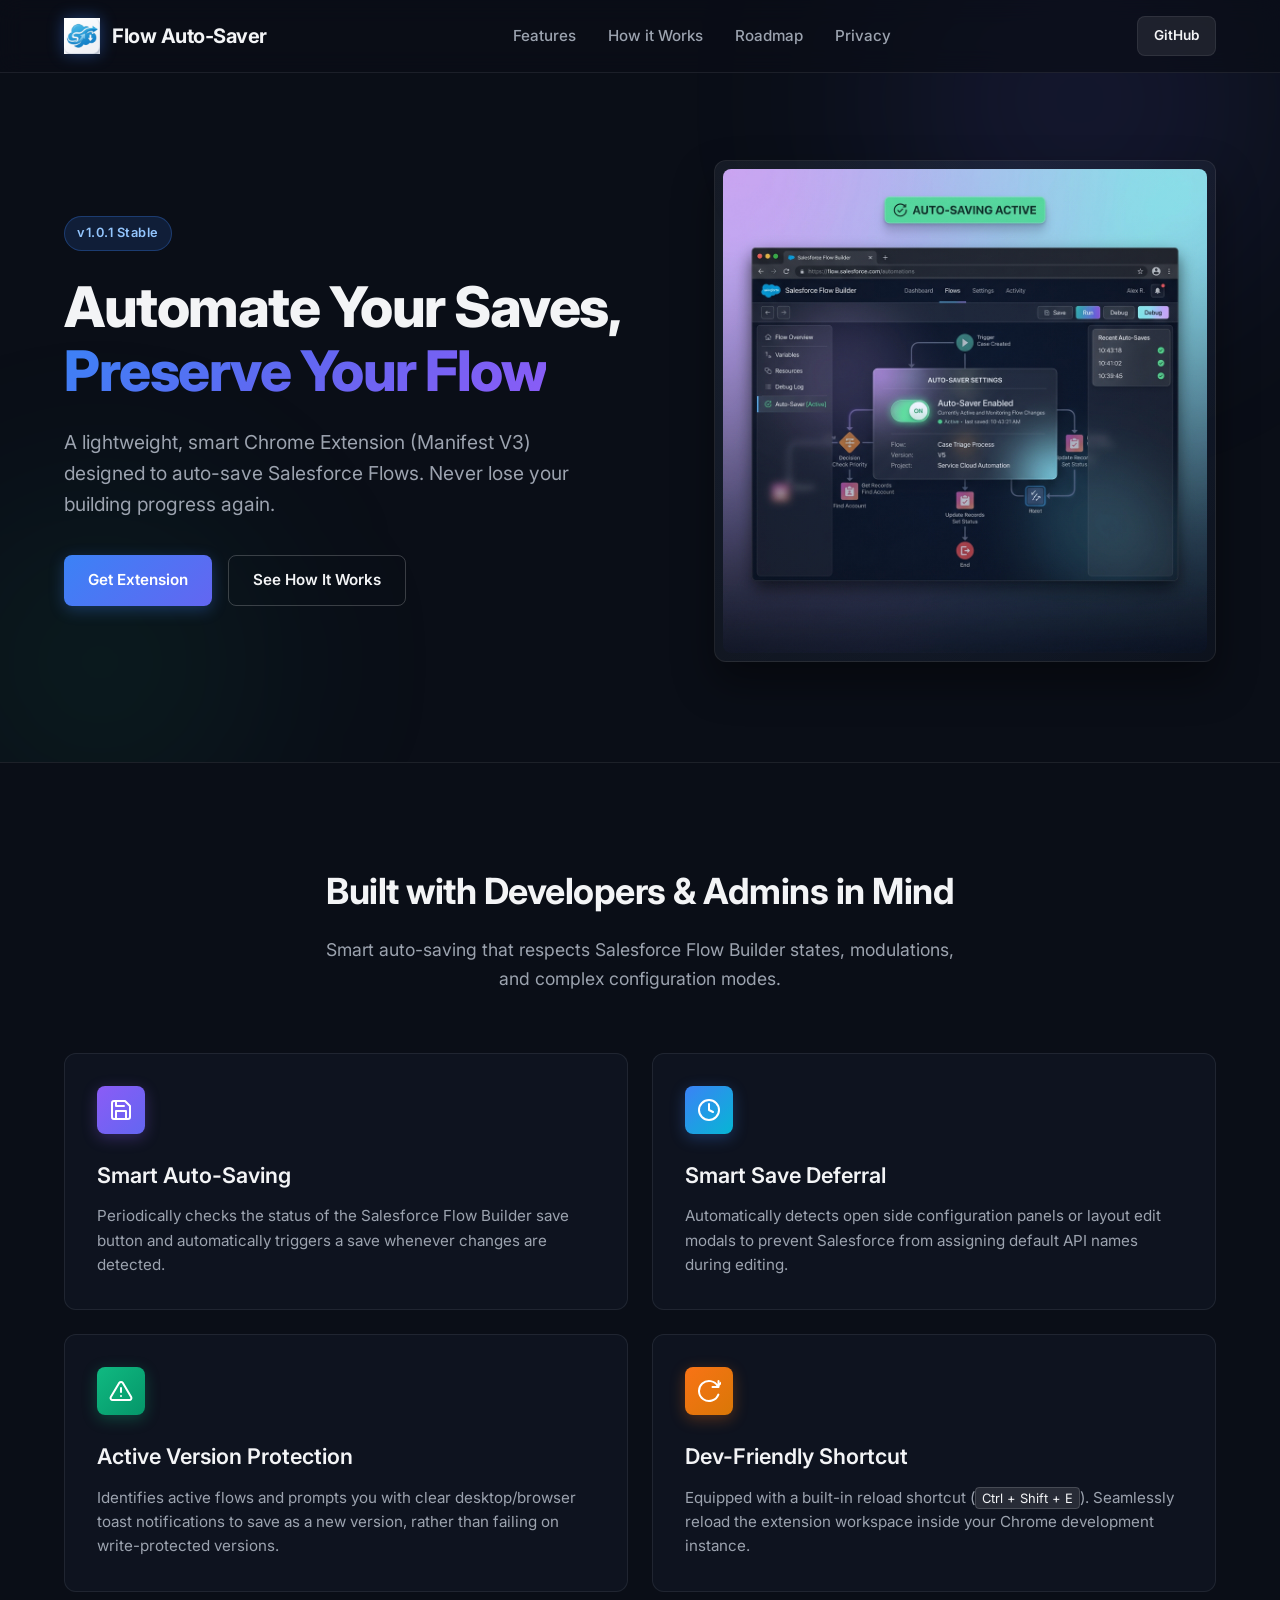
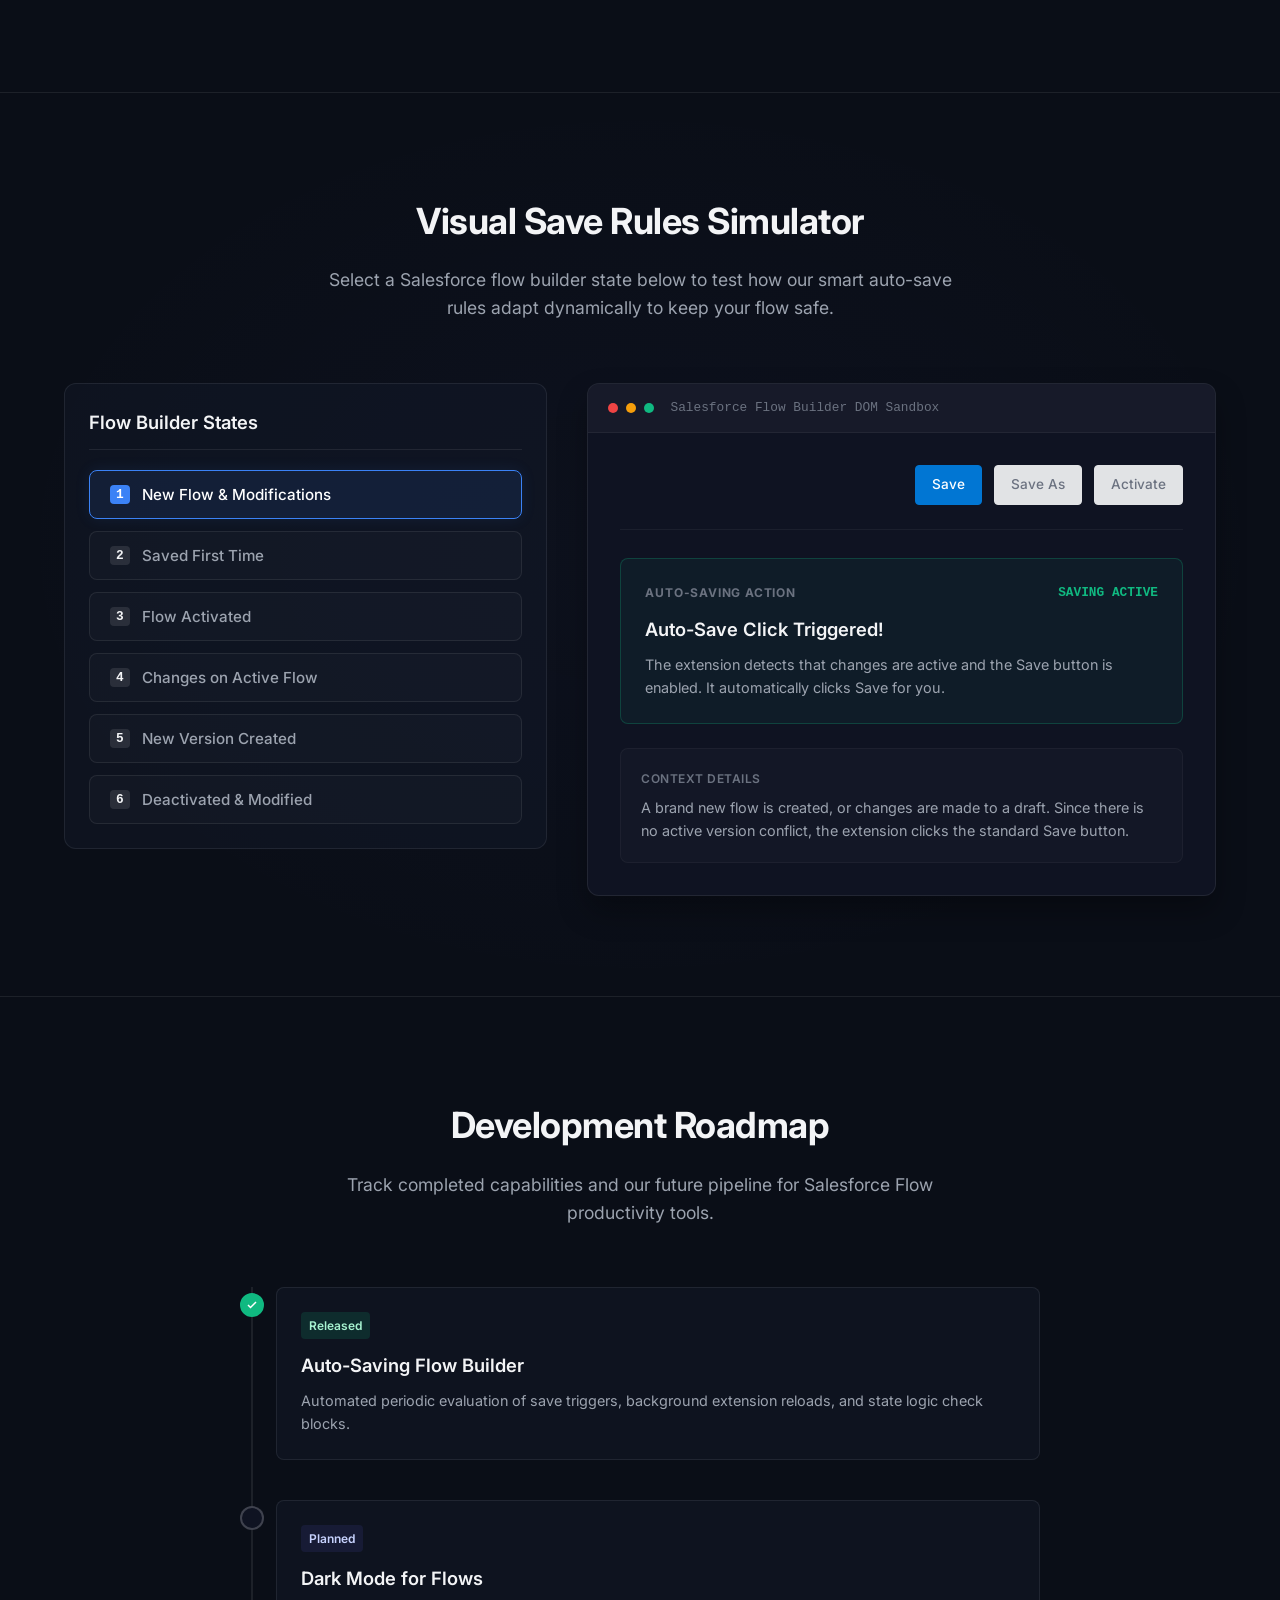
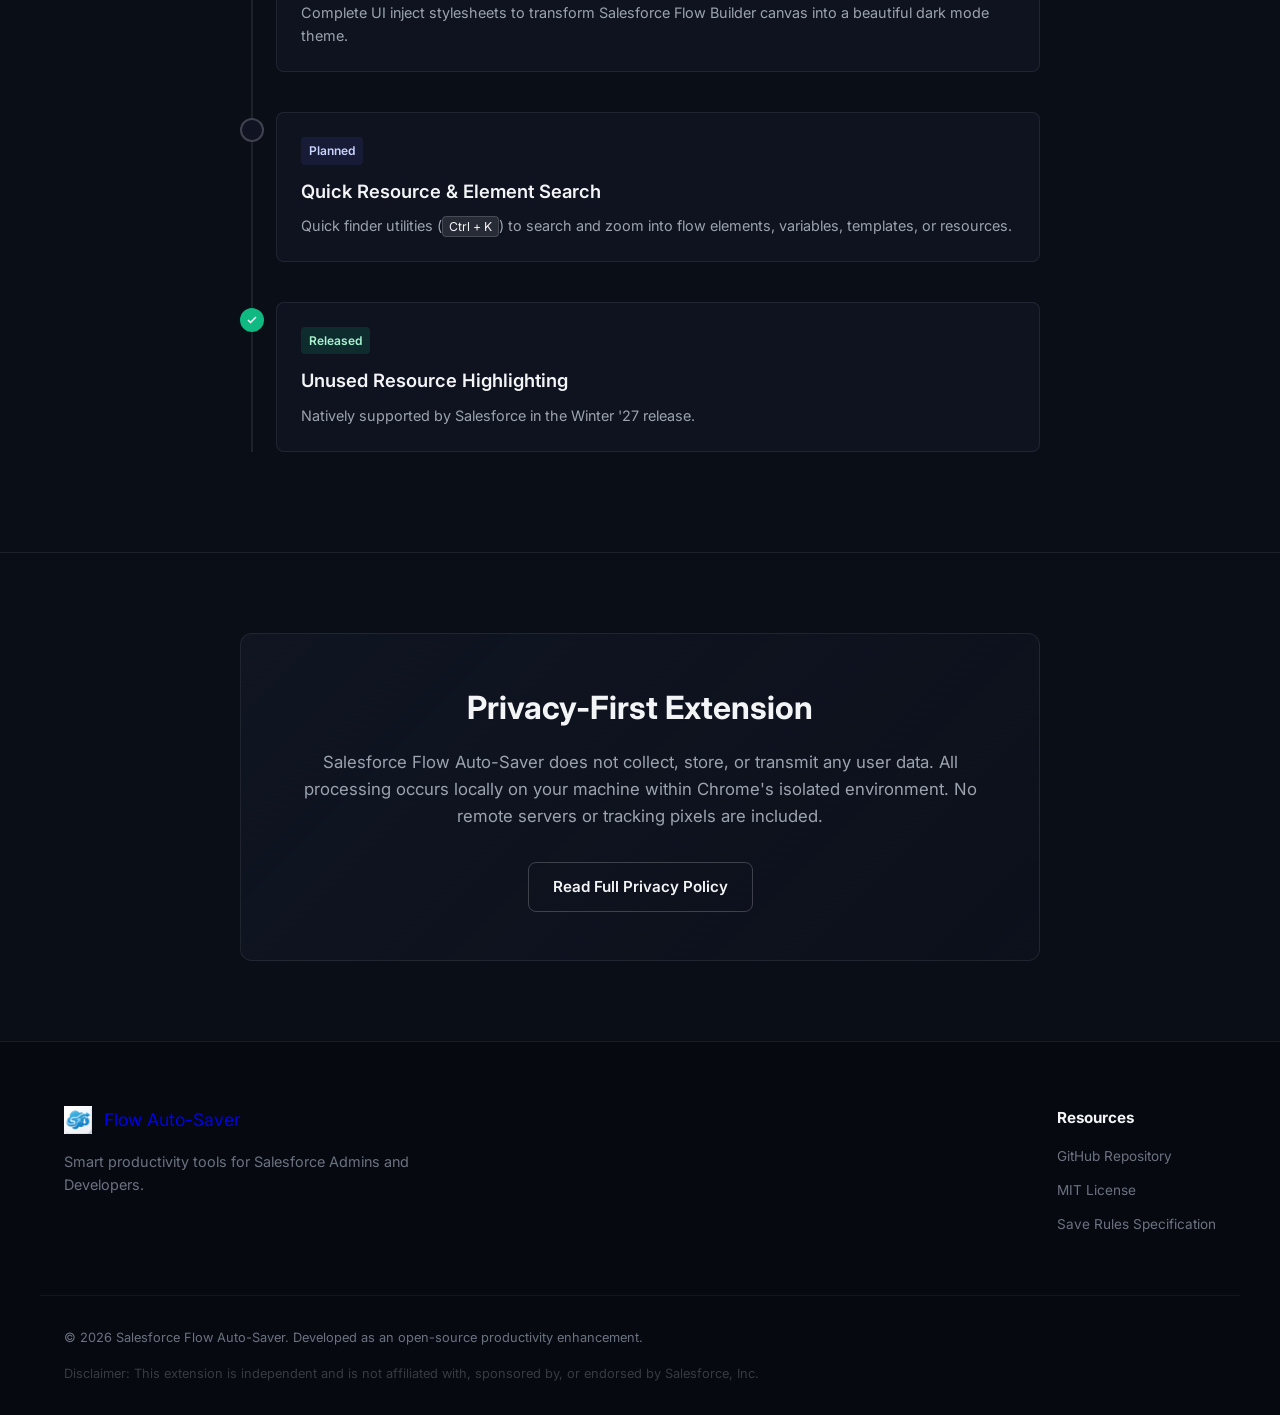
==== docs/index.html @ 4d7cb1c8 "added github page html" ====
<!DOCTYPE html>
<html lang="en">
<head>
    <meta charset="UTF-8">
    <meta name="viewport" content="width=device-width, initial-scale=1.0">
    <title>Salesforce Flow Auto-Saver | Effortless Flow Builder Automation</title>
    
    <!-- SEO Meta Tags -->
    <meta name="description" content="A lightweight Chrome Extension that automatically saves Salesforce Flows as you work. Prevents work loss with smart save rules and editor detection.">
    <meta name="keywords" content="Salesforce Flow Auto-Saver, Salesforce Flow Builder, Salesforce Flow Auto-Save, Chrome Extension, Salesforce Automation, Flow Builder Productivity, Auto Save Salesforce Flows, Salesforce Admin Tools, Salesforce Developer Tools">
    <meta name="author" content="Tejas">
    
    <!-- Open Graph / Facebook -->
    <meta property="og:type" content="website">
    <meta property="og:title" content="Salesforce Flow Auto-Saver | Effortless Flow Builder Automation">
    <meta property="og:description" content="A lightweight Chrome Extension that automatically saves Salesforce Flows as you work. Prevents work loss with smart save rules and editor detection.">
    <meta property="og:image" content="hero.png">
    
    <!-- Twitter -->
    <meta property="twitter:card" content="summary_large_image">
    <meta property="twitter:title" content="Salesforce Flow Auto-Saver | Effortless Flow Builder Automation">
    <meta property="twitter:description" content="A lightweight Chrome Extension that automatically saves Salesforce Flows as you work. Prevents work loss with smart save rules and editor detection.">
    <meta property="twitter:image" content="hero.png">
    
    <!-- Icons & Styling -->
    <link rel="icon" type="image/png" sizes="32x32" href="icons/icon32.png">
    <link rel="icon" type="image/png" sizes="16x16" href="icons/icon16.png">
    <link rel="stylesheet" href="style.css">
    
    <!-- Google Fonts -->
    <link rel="preconnect" href="https://fonts.googleapis.com">
    <link rel="preconnect" href="https://fonts.gstatic.com" crossorigin>
    <link href="https://fonts.googleapis.com/css2?family=Inter:wght@300;400;500;600;700;800&display=swap" rel="stylesheet">
    
    <!-- Structured Data (JSON-LD) -->
    <script type="application/ld+json">
    {
      "@context": "https://schema.org",
      "@type": "SoftwareApplication",
      "name": "Salesforce Flow Auto-Saver",
      "operatingSystem": "ChromeOS, Windows, macOS, Linux",
      "applicationCategory": "DeveloperApplication",
      "offers": {
        "@type": "Offer",
        "price": "0.00",
        "priceCurrency": "USD"
      },
      "description": "Automatically saves Salesforce Flow when changes are detected, featuring smart state logic and configuration panel detection."
    }
    </script>
</head>
<body>
    <!-- Premium Header -->
    <header class="navbar" id="main-nav">
        <div class="container navbar-container">
            <a href="#" class="logo" id="nav-logo">
                <img src="icons/icon48.png" alt="Salesforce Flow Auto-Saver Logo" class="logo-img" id="nav-logo-img">
                <span class="logo-text">Flow Auto-Saver</span>
            </a>
            <nav class="nav-menu" id="nav-links">
                <a href="#features" class="nav-link" id="link-features">Features</a>
                <a href="#rules-simulator" class="nav-link" id="link-rules">How it Works</a>
                <a href="#roadmap" class="nav-link" id="link-roadmap">Roadmap</a>
                <a href="#privacy" class="nav-link" id="link-privacy">Privacy</a>
            </nav>
            <div class="nav-cta">
                <a href="https://github.com/tejastg007/salesforce-flow-autosave" target="_blank" class="btn btn-secondary btn-sm" id="btn-header-github">GitHub</a>
            </div>
        </div>
    </header>

    <main>
        <!-- Hero Section -->
        <section class="hero-section" id="hero">
            <div class="container hero-container">
                <div class="hero-content">
                    <span class="badge" id="badge-version">v1.0.1 Stable</span>
                    <h1 class="hero-title">Automate Your Saves, <br><span class="text-gradient">Preserve Your Flow</span></h1>
                    <p class="hero-subtitle">A lightweight, smart Chrome Extension (Manifest V3) designed to auto-save Salesforce Flows. Never lose your building progress again.</p>
                    <div class="hero-actions">
                        <a href="https://chromewebstore.google.com/detail/salesforce-flow-auto-save/kofmhnjlcmpgfbpbmdigoppmhpbdpnbf" target="_blank" class="btn btn-primary" id="btn-hero-download">
                            <span>Get Extension</span>
                        </a>
                        <a href="#rules-simulator" class="btn btn-outline" id="btn-hero-learn">See How It Works</a>
                    </div>
                </div>
                <div class="hero-visual">
                    <div class="hero-image-wrapper">
                        <img src="hero.png" alt="Salesforce Flow Auto-Saver Showcase Dashboard" class="hero-image" id="img-hero-showcase">
                        <div class="glow-effect"></div>
                    </div>
                </div>
            </div>
        </section>

        <!-- Features Grid Section -->
        <section class="features-section" id="features">
            <div class="container">
                <div class="section-header text-center">
                    <h2 class="section-title">Built with Developers & Admins in Mind</h2>
                    <p class="section-subtitle">Smart auto-saving that respects Salesforce Flow Builder states, modulations, and complex configuration modes.</p>
                </div>
                
                <div class="features-grid">
                    <!-- Feature Card 1 -->
                    <div class="feature-card" id="card-feature-autosave">
                        <div class="feature-icon-wrapper purple-glow">
                            <svg width="24" height="24" viewBox="0 0 24 24" fill="none" stroke="currentColor" stroke-width="2" stroke-linecap="round" stroke-linejoin="round"><path d="M19 21H5a2 2 0 0 1-2-2V5a2 2 0 0 1 2-2h11l5 5v11a2 2 0 0 1-2 2z"></path><polyline points="17 21 17 13 7 13 7 21"></polyline><polyline points="7 3 7 8 15 8"></polyline></svg>
                        </div>
                        <h3>Smart Auto-Saving</h3>
                        <p>Periodically checks the status of the Salesforce Flow Builder save button and automatically triggers a save whenever changes are detected.</p>
                    </div>

                    <!-- Feature Card 2 -->
                    <div class="feature-card" id="card-feature-deferral">
                        <div class="feature-icon-wrapper blue-glow">
                            <svg width="24" height="24" viewBox="0 0 24 24" fill="none" stroke="currentColor" stroke-width="2" stroke-linecap="round" stroke-linejoin="round"><circle cx="12" cy="12" r="10"></circle><polyline points="12 6 12 12 16 14"></polyline></svg>
                        </div>
                        <h3>Smart Save Deferral</h3>
                        <p>Automatically detects open side configuration panels or layout edit modals to prevent Salesforce from assigning default API names during editing.</p>
                    </div>

                    <!-- Feature Card 3 -->
                    <div class="feature-card" id="card-feature-warn">
                        <div class="feature-icon-wrapper green-glow">
                            <svg width="24" height="24" viewBox="0 0 24 24" fill="none" stroke="currentColor" stroke-width="2" stroke-linecap="round" stroke-linejoin="round"><path d="M10.29 3.86L1.82 18a2 2 0 0 0 1.71 3h16.94a2 2 0 0 0 1.71-3L13.71 3.86a2 2 0 0 0-3.42 0z"></path><line x1="12" y1="9" x2="12" y2="13"></line><line x1="12" y1="17" x2="12.01" y2="17"></line></svg>
                        </div>
                        <h3>Active Version Protection</h3>
                        <p>Identifies active flows and prompts you with clear desktop/browser toast notifications to save as a new version, rather than failing on write-protected versions.</p>
                    </div>

                    <!-- Feature Card 4 -->
                    <div class="feature-card" id="card-feature-reload">
                        <div class="feature-icon-wrapper orange-glow">
                            <svg width="24" height="24" viewBox="0 0 24 24" fill="none" stroke="currentColor" stroke-width="2" stroke-linecap="round" stroke-linejoin="round"><path d="M21.5 2v6h-6M21.34 15.57a10 10 0 1 1-.57-8.38l5.67-5.67"></path></svg>
                        </div>
                        <h3>Dev-Friendly Shortcut</h3>
                        <p>Equipped with a built-in reload shortcut (<kbd>Ctrl + Shift + E</kbd>). Seamlessly reload the extension workspace inside your Chrome development instance.</p>
                    </div>
                </div>
            </div>
        </section>

        <!-- Interactive Simulator Section -->
        <section class="simulator-section" id="rules-simulator">
            <div class="container">
                <div class="section-header text-center">
                    <h2 class="section-title">Visual Save Rules Simulator</h2>
                    <p class="section-subtitle">Select a Salesforce flow builder state below to test how our smart auto-save rules adapt dynamically to keep your flow safe.</p>
                </div>

                <div class="simulator-wrapper">
                    <!-- Left: Control states -->
                    <div class="simulator-states">
                        <h3>Flow Builder States</h3>
                        <div class="state-buttons-list">
                            <button class="state-btn active" id="state-new-flow" data-state="new">
                                <span class="state-indicator font-mono">1</span> New Flow & Modifications
                            </button>
                            <button class="state-btn" id="state-first-saved" data-state="saved">
                                <span class="state-indicator font-mono">2</span> Saved First Time
                            </button>
                            <button class="state-btn" id="state-activated" data-state="activated">
                                <span class="state-indicator font-mono">3</span> Flow Activated
                            </button>
                            <button class="state-btn" id="state-active-modified" data-state="active-modified">
                                <span class="state-indicator font-mono">4</span> Changes on Active Flow
                            </button>
                            <button class="state-btn" id="state-new-version" data-state="new-version">
                                <span class="state-indicator font-mono">5</span> New Version Created
                            </button>
                            <button class="state-btn" id="state-deactivated-modified" data-state="deactivated-modified">
                                <span class="state-indicator font-mono">6</span> Deactivated & Modified
                            </button>
                        </div>
                    </div>

                    <!-- Right: Simulation Output Display -->
                    <div class="simulator-display">
                        <div class="display-header">
                            <div class="window-controls">
                                <span class="window-dot red"></span>
                                <span class="window-dot yellow"></span>
                                <span class="window-dot green"></span>
                            </div>
                            <div class="window-title font-mono">Salesforce Flow Builder DOM Sandbox</div>
                        </div>
                        
                        <div class="display-body">
                            <!-- Simulated Builder Buttons -->
                            <div class="builder-buttons-mockup">
                                <div class="builder-btn" id="mock-btn-save">Save</div>
                                <div class="builder-btn" id="mock-btn-save-as">Save As</div>
                                <div class="builder-btn" id="mock-btn-activate">Activate</div>
                            </div>
                            
                            <!-- Extension Decision Action -->
                            <div class="decision-box" id="mock-decision-box">
                                <div class="decision-status-row">
                                    <span class="decision-badge" id="mock-decision-badge">AUTO-SAVING ACTION</span>
                                    <span class="decision-status font-mono" id="mock-decision-status">ENABLED</span>
                                </div>
                                <h4 id="mock-decision-title">Auto-Save Action Clicked!</h4>
                                <p id="mock-decision-desc" class="decision-text">Standard auto-saving triggers. The extension clicks the Save button for you.</p>
                            </div>

                            <!-- Rules Explanation Details -->
                            <div class="explanation-box">
                                <span class="detail-label">Context Details</span>
                                <p id="mock-explanation-text">A new flow is created, and the builder senses a change. The Save button is active, allowing automated trigger clicks to persist content.</p>
                            </div>
                        </div>
                    </div>
                </div>
            </div>
        </section>

        <!-- Roadmap Section -->
        <section class="roadmap-section" id="roadmap">
            <div class="container">
                <div class="section-header text-center">
                    <h2 class="section-title">Development Roadmap</h2>
                    <p class="section-subtitle">Track completed capabilities and our future pipeline for Salesforce Flow productivity tools.</p>
                </div>

                <div class="roadmap-wrapper">
                    <div class="roadmap-timeline">
                        <!-- Timeline Item 1 -->
                        <div class="roadmap-item completed" id="roadmap-item-autosave">
                            <div class="roadmap-dot">
                                <svg width="12" height="12" viewBox="0 0 24 24" fill="none" stroke="currentColor" stroke-width="3"><polyline points="20 6 9 17 4 12"></polyline></svg>
                            </div>
                            <div class="roadmap-content">
                                <span class="roadmap-status-badge">Released</span>
                                <h3>Auto-Saving Flow Builder</h3>
                                <p>Automated periodic evaluation of save triggers, background extension reloads, and state logic check blocks.</p>
                            </div>
                        </div>

                        <!-- Timeline Item 2 -->
                        <div class="roadmap-item" id="roadmap-item-darkmode">
                            <div class="roadmap-dot"></div>
                            <div class="roadmap-content">
                                <span class="roadmap-status-badge pending">Planned</span>
                                <h3>Dark Mode for Flows</h3>
                                <p>Complete UI inject stylesheets to transform Salesforce Flow Builder canvas into a beautiful dark mode theme.</p>
                            </div>
                        </div>

                        <!-- Timeline Item 3 -->
                        <div class="roadmap-item" id="roadmap-item-search">
                            <div class="roadmap-dot"></div>
                            <div class="roadmap-content">
                                <span class="roadmap-status-badge pending">Planned</span>
                                <h3>Quick Resource & Element Search</h3>
                                <p>Quick finder utilities (<kbd>Ctrl + K</kbd>) to search and zoom into flow elements, variables, templates, or resources.</p>
                            </div>
                        </div>

                        <!-- Timeline Item 4 -->
                        <div class="roadmap-item completed" id="roadmap-item-unused">
                            <div class="roadmap-dot">
                                <svg width="12" height="12" viewBox="0 0 24 24" fill="none" stroke="currentColor" stroke-width="3"><polyline points="20 6 9 17 4 12"></polyline></svg>
                            </div>
                            <div class="roadmap-content">
                                <span class="roadmap-status-badge">Released</span>
                                <h3>Unused Resource Highlighting</h3>
                                <p>Natively supported by Salesforce in the Winter '27 release.</p>
                            </div>
                        </div>
                    </div>
                </div>
            </div>
        </section>

        <!-- Privacy Section -->
        <section class="privacy-section" id="privacy">
            <div class="container">
                <div class="privacy-card">
                    <h2>Privacy-First Extension</h2>
                    <p>Salesforce Flow Auto-Saver does not collect, store, or transmit any user data. All processing occurs locally on your machine within Chrome's isolated environment. No remote servers or tracking pixels are included.</p>
                    <a href="https://github.com/tejastg007/salesforce-flow-autosave/blob/master/PRIVACY.md" target="_blank" class="btn btn-outline" id="btn-privacy-read">Read Full Privacy Policy</a>
                </div>
            </div>
        </section>
    </main>

    <!-- Footer -->
    <footer class="footer">
        <div class="container footer-container">
            <div class="footer-brand">
                <a href="#" class="logo">
                    <img src="icons/icon32.png" alt="Salesforce Flow Auto-Saver Icon">
                    <span>Flow Auto-Saver</span>
                </a>
                <p>Smart productivity tools for Salesforce Admins and Developers.</p>
            </div>
            <div class="footer-links">
                <div class="footer-col">
                    <h4>Resources</h4>
                    <a href="https://github.com/tejastg007/salesforce-flow-autosave" target="_blank">GitHub Repository</a>
                    <a href="https://github.com/tejastg007/salesforce-flow-autosave/blob/master/LICENSE" target="_blank">MIT License</a>
                    <a href="https://github.com/tejastg007/salesforce-flow-autosave/blob/master/SAVE_RULES.md" target="_blank">Save Rules Specification</a>
                </div>
            </div>
        </div>
        <div class="container footer-bottom">
            <p>&copy; 2026 Salesforce Flow Auto-Saver. Developed as an open-source productivity enhancement.</p>
            <p class="disclaimer">Disclaimer: This extension is independent and is not affiliated with, sponsored by, or endorsed by Salesforce, Inc.</p>
        </div>
    </footer>

    <!-- App JS logic -->
    <script src="app.js"></script>
</body>
</html>
---- docs/style.css ----
/* Salesforce Flow Auto-Saver CSS Custom Design System */

:root {
    /* Color Palette */
    --bg-main: #0a0e17;
    --bg-card: rgba(22, 28, 45, 0.4);
    --bg-card-hover: rgba(26, 35, 58, 0.6);
    --border-color: rgba(255, 255, 255, 0.08);
    --border-color-hover: rgba(255, 255, 255, 0.15);
    
    --text-primary: #f3f4f6;
    --text-secondary: #9ca3af;
    --text-muted: #6b7280;
    
    --accent-blue: #3b82f6;
    --accent-indigo: #6366f1;
    --accent-green: #10b981;
    --accent-green-rgb: 16, 185, 129;
    --accent-yellow: #f59e0b;
    --accent-red: #ef4444;
    --accent-purple: #8b5cf6;
    --accent-orange: #f97316;
    
    /* SF-specific mockup colors */
    --sf-blue: #0176d3;
    --sf-blue-disabled: #a0cbf1;
    --sf-neutral-disabled: #e1e3e5;
    
    /* Layout Tokens */
    --max-width: 1200px;
    --border-radius: 12px;
    --font-sans: 'Inter', -apple-system, BlinkMacSystemFont, "Segoe UI", Roboto, sans-serif;
    --font-heading: var(--font-sans);
    --transition-smooth: all 0.3s cubic-bezier(0.4, 0, 0.2, 1);
}

/* Base Styles */
* {
    box-sizing: border-box;
    margin: 0;
    padding: 0;
}

html {
    scroll-behavior: smooth;
    background-color: var(--bg-main);
    color: var(--text-primary);
    font-family: var(--font-sans);
    -webkit-font-smoothing: antialiased;
}

body {
    overflow-x: hidden;
    line-height: 1.6;
}

.container {
    width: 100%;
    max-width: var(--max-width);
    margin: 0 auto;
    padding: 0 24px;
}

/* Gradients & Utilities */
.text-gradient {
    background: linear-gradient(135deg, var(--accent-blue) 0%, var(--accent-indigo) 50%, var(--accent-purple) 100%);
    -webkit-background-clip: text;
    -webkit-text-fill-color: transparent;
}

.font-mono {
    font-family: ui-monospace, SFMono-Regular, Menlo, Monaco, Consolas, monospace;
}

.text-center {
    text-align: center;
}

kbd {
    background: rgba(255, 255, 255, 0.1);
    border: 1px solid rgba(255, 255, 255, 0.15);
    border-radius: 4px;
    padding: 2px 6px;
    font-size: 0.85em;
    font-family: inherit;
    color: var(--text-primary);
}

/* Premium Navbar Header */
.navbar {
    position: fixed;
    top: 0;
    left: 0;
    right: 0;
    z-index: 1000;
    background: rgba(10, 14, 23, 0.7);
    backdrop-filter: blur(12px);
    -webkit-backdrop-filter: blur(12px);
    border-bottom: 1px solid var(--border-color);
    padding: 16px 0;
    transition: var(--transition-smooth);
}

.navbar-container {
    display: flex;
    align-items: center;
    justify-content: space-between;
}

.logo {
    display: flex;
    align-items: center;
    text-decoration: none;
    gap: 12px;
}

.logo-img {
    height: 36px;
    width: 36px;
    filter: drop-shadow(0 0 8px rgba(59, 130, 246, 0.4));
}

.logo-text {
    font-family: var(--font-heading);
    font-weight: 700;
    font-size: 1.25rem;
    color: var(--text-primary);
    letter-spacing: -0.5px;
}

.nav-menu {
    display: flex;
    gap: 32px;
}

.nav-link {
    text-decoration: none;
    color: var(--text-secondary);
    font-size: 0.95rem;
    font-weight: 500;
    transition: var(--transition-smooth);
}

.nav-link:hover {
    color: var(--text-primary);
    text-shadow: 0 0 10px rgba(255, 255, 255, 0.3);
}

/* Button UI */
.btn {
    display: inline-flex;
    align-items: center;
    justify-content: center;
    gap: 8px;
    padding: 12px 24px;
    border-radius: 8px;
    font-family: var(--font-sans);
    font-weight: 600;
    font-size: 0.95rem;
    cursor: pointer;
    text-decoration: none;
    transition: var(--transition-smooth);
}

.btn-sm {
    padding: 8px 16px;
    font-size: 0.85rem;
}

.btn-primary {
    background: linear-gradient(135deg, var(--accent-blue) 0%, var(--accent-indigo) 100%);
    color: #fff;
    border: none;
    box-shadow: 0 4px 15px rgba(59, 130, 246, 0.3);
}

.btn-primary:hover {
    box-shadow: 0 6px 20px rgba(59, 130, 246, 0.5);
    transform: translateY(-2px);
}

.btn-secondary {
    background: rgba(255, 255, 255, 0.08);
    color: var(--text-primary);
    border: 1px solid var(--border-color);
}

.btn-secondary:hover {
    background: rgba(255, 255, 255, 0.15);
    border-color: var(--border-color-hover);
}

.btn-outline {
    background: transparent;
    color: var(--text-primary);
    border: 1px solid rgba(255, 255, 255, 0.2);
}

.btn-outline:hover {
    border-color: var(--text-primary);
    background: rgba(255, 255, 255, 0.03);
}

/* Hero Section */
.hero-section {
    padding-top: 160px;
    padding-bottom: 100px;
    position: relative;
    overflow: hidden;
}

.hero-section::before {
    content: '';
    position: absolute;
    top: -200px;
    right: -100px;
    width: 600px;
    height: 600px;
    background: radial-gradient(circle, rgba(99, 102, 241, 0.15) 0%, transparent 70%);
    z-index: -1;
    filter: blur(80px);
}

.hero-section::after {
    content: '';
    position: absolute;
    bottom: -150px;
    left: -150px;
    width: 500px;
    height: 500px;
    background: radial-gradient(circle, rgba(16, 185, 129, 0.1) 0%, transparent 70%);
    z-index: -1;
    filter: blur(80px);
}

.hero-container {
    display: grid;
    grid-template-columns: 1.2fr 1fr;
    gap: 48px;
    align-items: center;
}

.hero-content {
    display: flex;
    flex-direction: column;
    align-items: flex-start;
}

.badge {
    background: rgba(59, 130, 246, 0.15);
    color: #93c5fd;
    border: 1px solid rgba(59, 130, 246, 0.3);
    padding: 6px 12px;
    border-radius: 9999px;
    font-size: 0.8rem;
    font-weight: 600;
    margin-bottom: 24px;
    letter-spacing: 0.5px;
}

.hero-title {
    font-family: var(--font-heading);
    font-size: 3.5rem;
    font-weight: 800;
    line-height: 1.15;
    margin-bottom: 24px;
    letter-spacing: -1.5px;
}

.hero-subtitle {
    color: var(--text-secondary);
    font-size: 1.2rem;
    margin-bottom: 36px;
    max-width: 540px;
}

.hero-actions {
    display: flex;
    gap: 16px;
}

.hero-visual {
    position: relative;
    display: flex;
    justify-content: center;
}

.hero-image-wrapper {
    position: relative;
    border-radius: var(--border-radius);
    padding: 8px;
    background: linear-gradient(135deg, rgba(255, 255, 255, 0.05) 0%, rgba(255, 255, 255, 0.01) 100%);
    border: 1px solid var(--border-color);
    box-shadow: 0 20px 40px rgba(0, 0, 0, 0.4);
    overflow: hidden;
}

.hero-image {
    width: 100%;
    height: auto;
    border-radius: calc(var(--border-radius) - 4px);
    display: block;
}

.glow-effect {
    position: absolute;
    top: -50%;
    left: -50%;
    right: -50%;
    bottom: -50%;
    background: radial-gradient(circle at center, rgba(59, 130, 246, 0.1) 0%, transparent 60%);
    pointer-events: none;
    z-index: 1;
}

/* Features Section */
.features-section {
    padding: 100px 0;
    position: relative;
    border-top: 1px solid var(--border-color);
}

.section-header {
    margin-bottom: 60px;
}

.section-title {
    font-family: var(--font-heading);
    font-size: 2.25rem;
    font-weight: 700;
    margin-bottom: 16px;
    letter-spacing: -0.5px;
}

.section-subtitle {
    color: var(--text-secondary);
    font-size: 1.1rem;
    max-width: 650px;
    margin: 0 auto;
}

.features-grid {
    display: grid;
    grid-template-columns: repeat(2, 1fr);
    gap: 24px;
}

.feature-card {
    background: var(--bg-card);
    border: 1px solid var(--border-color);
    border-radius: var(--border-radius);
    padding: 32px;
    transition: var(--transition-smooth);
    display: flex;
    flex-direction: column;
    align-items: flex-start;
}

.feature-card:hover {
    background: var(--bg-card-hover);
    border-color: var(--border-color-hover);
    transform: translateY(-4px);
    box-shadow: 0 10px 30px rgba(0, 0, 0, 0.2);
}

.feature-icon-wrapper {
    height: 48px;
    width: 48px;
    border-radius: 8px;
    display: flex;
    align-items: center;
    justify-content: center;
    margin-bottom: 24px;
    color: #fff;
}

.purple-glow {
    background: linear-gradient(135deg, var(--accent-purple) 0%, var(--accent-indigo) 100%);
    box-shadow: 0 4px 15px rgba(139, 92, 246, 0.3);
}

.blue-glow {
    background: linear-gradient(135deg, var(--accent-blue) 0%, #06b6d4 100%);
    box-shadow: 0 4px 15px rgba(59, 130, 246, 0.3);
}

.green-glow {
    background: linear-gradient(135deg, var(--accent-green) 0%, #059669 100%);
    box-shadow: 0 4px 15px rgba(16, 185, 129, 0.3);
}

.orange-glow {
    background: linear-gradient(135deg, var(--accent-orange) 0%, #d97706 100%);
    box-shadow: 0 4px 15px rgba(249, 115, 22, 0.3);
}

.feature-card h3 {
    font-family: var(--font-heading);
    font-size: 1.35rem;
    font-weight: 600;
    margin-bottom: 12px;
}

.feature-card p {
    color: var(--text-secondary);
    font-size: 0.95rem;
}

/* Simulator Section */
.simulator-section {
    padding: 100px 0;
    border-top: 1px solid var(--border-color);
    background: radial-gradient(50% 50% at 50% 50%, rgba(99, 102, 241, 0.03) 0%, transparent 100%);
}

.simulator-wrapper {
    display: grid;
    grid-template-columns: 1fr 1.3fr;
    gap: 40px;
    align-items: start;
    margin-top: 48px;
}

.simulator-states {
    background: var(--bg-card);
    border: 1px solid var(--border-color);
    border-radius: var(--border-radius);
    padding: 24px;
}

.simulator-states h3 {
    font-family: var(--font-heading);
    font-size: 1.15rem;
    font-weight: 600;
    margin-bottom: 20px;
    padding-bottom: 12px;
    border-bottom: 1px solid var(--border-color);
}

.state-buttons-list {
    display: flex;
    flex-direction: column;
    gap: 12px;
}

.state-btn {
    background: rgba(255, 255, 255, 0.02);
    border: 1px solid var(--border-color);
    border-radius: 8px;
    padding: 14px 20px;
    width: 100%;
    text-align: left;
    color: var(--text-secondary);
    font-family: var(--font-sans);
    font-size: 0.95rem;
    font-weight: 500;
    cursor: pointer;
    transition: var(--transition-smooth);
    display: flex;
    align-items: center;
    gap: 12px;
}

.state-btn:hover {
    background: rgba(255, 255, 255, 0.05);
    border-color: var(--border-color-hover);
    color: var(--text-primary);
}

.state-btn.active {
    background: rgba(59, 130, 246, 0.1);
    border-color: var(--accent-blue);
    color: #fff;
    box-shadow: 0 0 15px rgba(59, 130, 246, 0.1);
}

.state-indicator {
    background: rgba(255, 255, 255, 0.1);
    border-radius: 4px;
    padding: 2px 6px;
    font-size: 0.8rem;
    font-weight: 600;
    color: var(--text-primary);
}

.state-btn.active .state-indicator {
    background: var(--accent-blue);
    color: #fff;
}

/* Simulator Output Display Window */
.simulator-display {
    background: #0f1322;
    border: 1px solid rgba(255, 255, 255, 0.08);
    border-radius: var(--border-radius);
    overflow: hidden;
    box-shadow: 0 15px 30px rgba(0, 0, 0, 0.3);
}

.display-header {
    background: rgba(255, 255, 255, 0.03);
    padding: 14px 20px;
    display: flex;
    align-items: center;
    border-bottom: 1px solid rgba(255, 255, 255, 0.05);
}

.window-controls {
    display: flex;
    gap: 8px;
    margin-right: 16px;
}

.window-dot {
    height: 10px;
    width: 10px;
    border-radius: 50%;
    display: inline-block;
}

.window-dot.red { background-color: var(--accent-red); }
.window-dot.yellow { background-color: var(--accent-yellow); }
.window-dot.green { background-color: var(--accent-green); }

.window-title {
    font-size: 0.8rem;
    color: var(--text-muted);
}

.display-body {
    padding: 32px;
}

/* Builder Buttons Mockup */
.builder-buttons-mockup {
    display: flex;
    gap: 12px;
    justify-content: flex-end;
    padding-bottom: 24px;
    border-bottom: 1px solid rgba(255, 255, 255, 0.05);
    margin-bottom: 28px;
}

.builder-btn {
    font-size: 0.85rem;
    font-weight: 500;
    padding: 8px 16px;
    border-radius: 4px;
    border: 1px solid #c9c9c9;
    background-color: #fff;
    color: #1b1b1b;
    user-select: none;
    transition: var(--transition-smooth);
}

.builder-btn.primary {
    background-color: var(--sf-blue);
    border-color: var(--sf-blue);
    color: #fff;
}

.builder-btn.danger {
    background-color: var(--accent-red);
    border-color: var(--accent-red);
    color: #fff;
}

.builder-btn.disabled {
    background-color: var(--sf-neutral-disabled);
    border-color: var(--sf-neutral-disabled);
    color: var(--text-muted);
    cursor: not-allowed;
}

.builder-btn.primary.disabled {
    background-color: var(--sf-blue-disabled);
    border-color: var(--sf-blue-disabled);
    color: rgba(255,255,255,0.7);
}

/* Extension Decision Box */
.decision-box {
    background: rgba(16, 185, 129, 0.05);
    border: 1px solid rgba(16, 185, 129, 0.2);
    border-radius: 8px;
    padding: 24px;
    margin-bottom: 24px;
    transition: var(--transition-smooth);
    position: relative;
    overflow: hidden;
}

.decision-box.auto-save {
    background: rgba(16, 185, 129, 0.06);
    border-color: rgba(16, 185, 129, 0.25);
}

.decision-box.warning-state {
    background: rgba(245, 158, 11, 0.06);
    border-color: rgba(245, 158, 11, 0.25);
}

.decision-box.defer-state {
    background: rgba(99, 102, 241, 0.06);
    border-color: rgba(99, 102, 241, 0.25);
}

.decision-status-row {
    display: flex;
    justify-content: space-between;
    align-items: center;
    margin-bottom: 12px;
}

.decision-badge {
    font-size: 0.75rem;
    font-weight: 700;
    letter-spacing: 0.8px;
    color: var(--text-muted);
}

.decision-status {
    font-size: 0.8rem;
    font-weight: 700;
    color: var(--accent-green);
}

.decision-box.warning-state .decision-status {
    color: var(--accent-yellow);
}

.decision-box.defer-state .decision-status {
    color: var(--accent-indigo);
}

.decision-box h4 {
    font-family: var(--font-heading);
    font-size: 1.15rem;
    font-weight: 600;
    margin-bottom: 8px;
}

.decision-text {
    color: var(--text-secondary);
    font-size: 0.9rem;
}

.explanation-box {
    background: rgba(255, 255, 255, 0.02);
    border: 1px solid rgba(255, 255, 255, 0.04);
    border-radius: 8px;
    padding: 20px;
}

.detail-label {
    display: block;
    font-size: 0.75rem;
    font-weight: 600;
    color: var(--text-muted);
    text-transform: uppercase;
    letter-spacing: 0.5px;
    margin-bottom: 8px;
}

.explanation-box p {
    font-size: 0.9rem;
    color: var(--text-secondary);
}

/* Roadmap Section */
.roadmap-section {
    padding: 100px 0;
    border-top: 1px solid var(--border-color);
}

.roadmap-wrapper {
    max-width: 800px;
    margin: 48px auto 0 auto;
    position: relative;
}

.roadmap-timeline {
    position: relative;
    padding-left: 36px;
}

.roadmap-timeline::before {
    content: '';
    position: absolute;
    top: 0;
    bottom: 0;
    left: 11px;
    width: 2px;
    background: rgba(255, 255, 255, 0.08);
}

.roadmap-item {
    position: relative;
    margin-bottom: 40px;
}

.roadmap-item:last-child {
    margin-bottom: 0;
}

.roadmap-dot {
    position: absolute;
    left: -36px;
    top: 6px;
    height: 24px;
    width: 24px;
    border-radius: 50%;
    background: #0f1322;
    border: 2px solid rgba(255, 255, 255, 0.2);
    display: flex;
    align-items: center;
    justify-content: center;
    color: var(--text-muted);
    transition: var(--transition-smooth);
    z-index: 2;
}

.roadmap-item.completed .roadmap-dot {
    border-color: var(--accent-green);
    background: var(--accent-green);
    color: #fff;
}

.roadmap-content {
    background: var(--bg-card);
    border: 1px solid var(--border-color);
    border-radius: 8px;
    padding: 24px;
    transition: var(--transition-smooth);
}

.roadmap-content:hover {
    border-color: var(--border-color-hover);
    background: var(--bg-card-hover);
}

.roadmap-status-badge {
    display: inline-block;
    font-size: 0.75rem;
    font-weight: 600;
    padding: 4px 8px;
    border-radius: 4px;
    margin-bottom: 12px;
    background: rgba(255, 255, 255, 0.05);
    color: var(--text-secondary);
}

.roadmap-item.completed .roadmap-status-badge {
    background: rgba(16, 185, 129, 0.15);
    color: #a7f3d0;
}

.roadmap-status-badge.pending {
    background: rgba(99, 102, 241, 0.1);
    color: #c7d2fe;
}

.roadmap-content h3 {
    font-family: var(--font-heading);
    font-size: 1.15rem;
    font-weight: 600;
    margin-bottom: 8px;
}

.roadmap-content p {
    color: var(--text-secondary);
    font-size: 0.9rem;
}

/* Privacy Section */
.privacy-section {
    padding: 80px 0;
    border-top: 1px solid var(--border-color);
}

.privacy-card {
    background: linear-gradient(135deg, rgba(22, 28, 45, 0.5) 0%, rgba(22, 28, 45, 0.2) 100%);
    border: 1px solid var(--border-color);
    border-radius: var(--border-radius);
    padding: 48px;
    text-align: center;
    max-width: 800px;
    margin: 0 auto;
}

.privacy-card h2 {
    font-family: var(--font-heading);
    font-size: 2rem;
    font-weight: 700;
    margin-bottom: 16px;
}

.privacy-card p {
    color: var(--text-secondary);
    font-size: 1.05rem;
    margin-bottom: 32px;
}

/* Footer styling */
.footer {
    background: #060910;
    border-top: 1px solid var(--border-color);
    padding: 64px 0 32px 0;
    color: var(--text-secondary);
}

.footer-container {
    display: flex;
    justify-content: space-between;
    margin-bottom: 48px;
}

.footer-brand {
    max-width: 360px;
}

.footer-brand .logo {
    margin-bottom: 16px;
}

.footer-brand .logo img {
    height: 28px;
    width: 28px;
}

.footer-brand .logo span {
    font-size: 1.1rem;
}

.footer-brand p {
    font-size: 0.9rem;
    color: var(--text-muted);
}

.footer-links {
    display: flex;
    gap: 64px;
}

.footer-col h4 {
    color: var(--text-primary);
    font-size: 0.95rem;
    margin-bottom: 16px;
}

.footer-col a {
    display: block;
    color: var(--text-muted);
    text-decoration: none;
    font-size: 0.85rem;
    margin-bottom: 12px;
    transition: var(--transition-smooth);
}

.footer-col a:hover {
    color: var(--text-primary);
}

.footer-bottom {
    border-top: 1px solid rgba(255, 255, 255, 0.05);
    padding-top: 32px;
    display: flex;
    flex-direction: column;
    gap: 16px;
    font-size: 0.8rem;
    color: var(--text-muted);
}

.disclaimer {
    color: rgba(255, 255, 255, 0.2);
    line-height: 1.4;
}

/* Responsive adjustments */
@media (max-width: 968px) {
    .hero-container {
        grid-template-columns: 1fr;
        text-align: center;
        gap: 36px;
    }
    
    .hero-content {
        align-items: center;
    }
    
    .hero-title {
        font-size: 2.75rem;
    }
    
    .features-grid {
        grid-template-columns: 1fr;
    }
    
    .simulator-wrapper {
        grid-template-columns: 1fr;
    }
    
    .footer-container {
        flex-direction: column;
        gap: 36px;
    }
}

@media (max-width: 480px) {
    .hero-title {
        font-size: 2.25rem;
    }
    .hero-actions {
        flex-direction: column;
        width: 100%;
    }
    .btn {
        width: 100%;
    }
    .nav-menu {
        display: none; /* simple mobile override */
    }
}
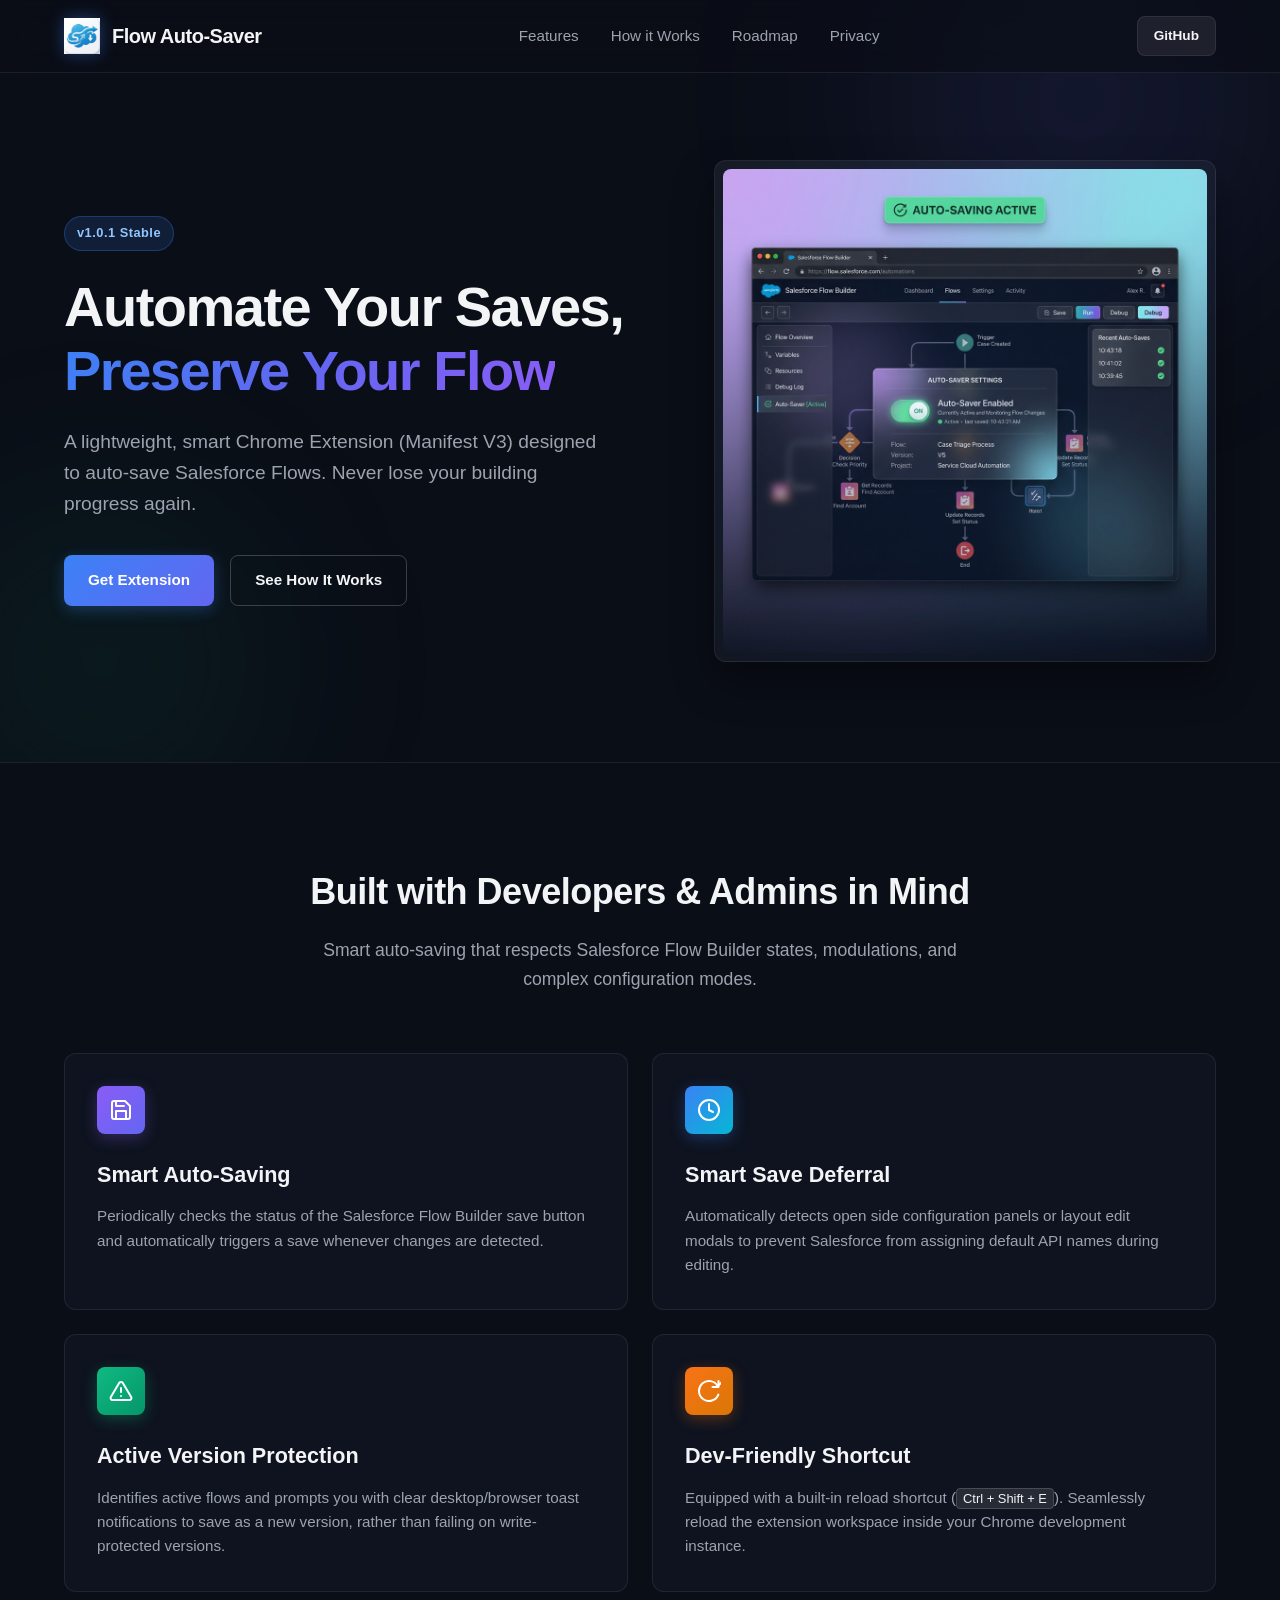
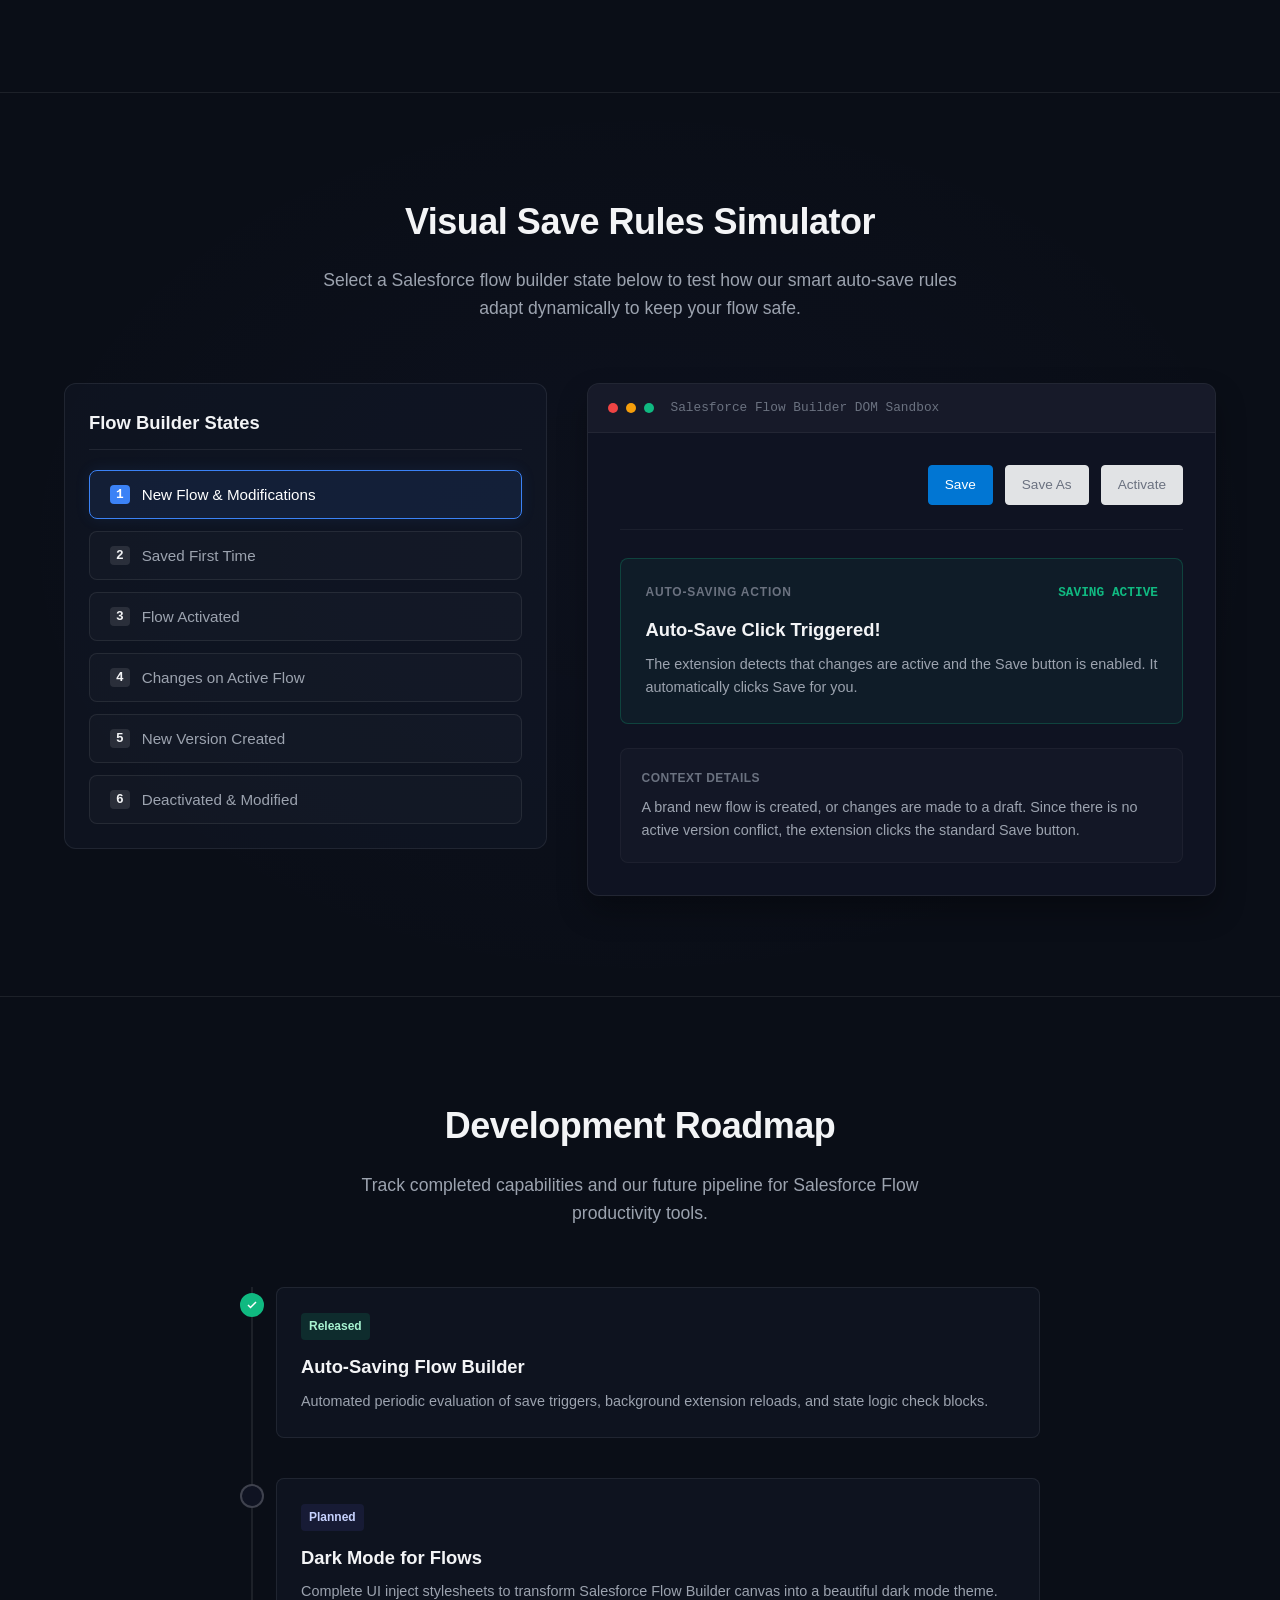
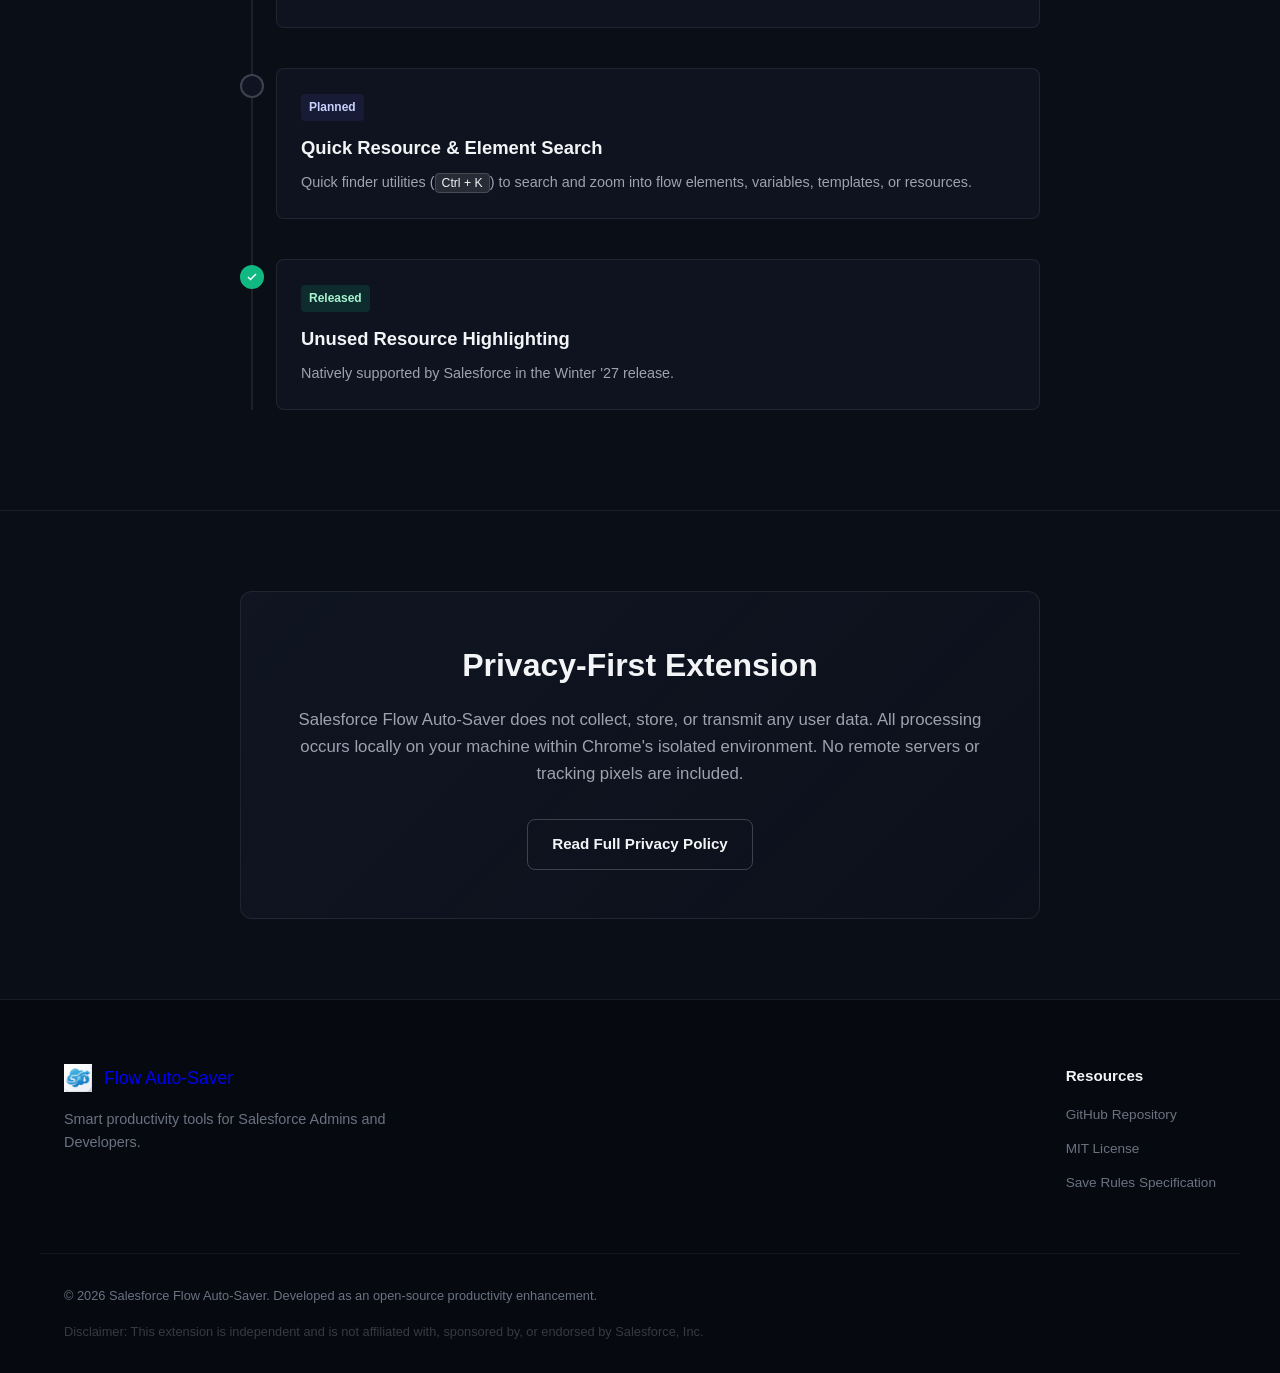
==== commit 4fd1cbf0: "removed google fonts" ====
--- a/docs/index.html
+++ b/docs/index.html
@@ -26,12 +26,7 @@
     <link rel="icon" type="image/png" sizes="32x32" href="icons/icon32.png">
     <link rel="icon" type="image/png" sizes="16x16" href="icons/icon16.png">
     <link rel="stylesheet" href="style.css">
-    
-    <!-- Google Fonts -->
-    <link rel="preconnect" href="https://fonts.googleapis.com">
-    <link rel="preconnect" href="https://fonts.gstatic.com" crossorigin>
-    <link href="https://fonts.googleapis.com/css2?family=Inter:wght@300;400;500;600;700;800&display=swap" rel="stylesheet">
-    
+
     <!-- Structured Data (JSON-LD) -->
     <script type="application/ld+json">
     {
--- a/docs/style.css
+++ b/docs/style.css
@@ -29,7 +29,7 @@
     /* Layout Tokens */
     --max-width: 1200px;
     --border-radius: 12px;
-    --font-sans: 'Inter', -apple-system, BlinkMacSystemFont, "Segoe UI", Roboto, sans-serif;
+    --font-sans:  Helvetica, Arial, sans-serif;
     --font-heading: var(--font-sans);
     --transition-smooth: all 0.3s cubic-bezier(0.4, 0, 0.2, 1);
 }
